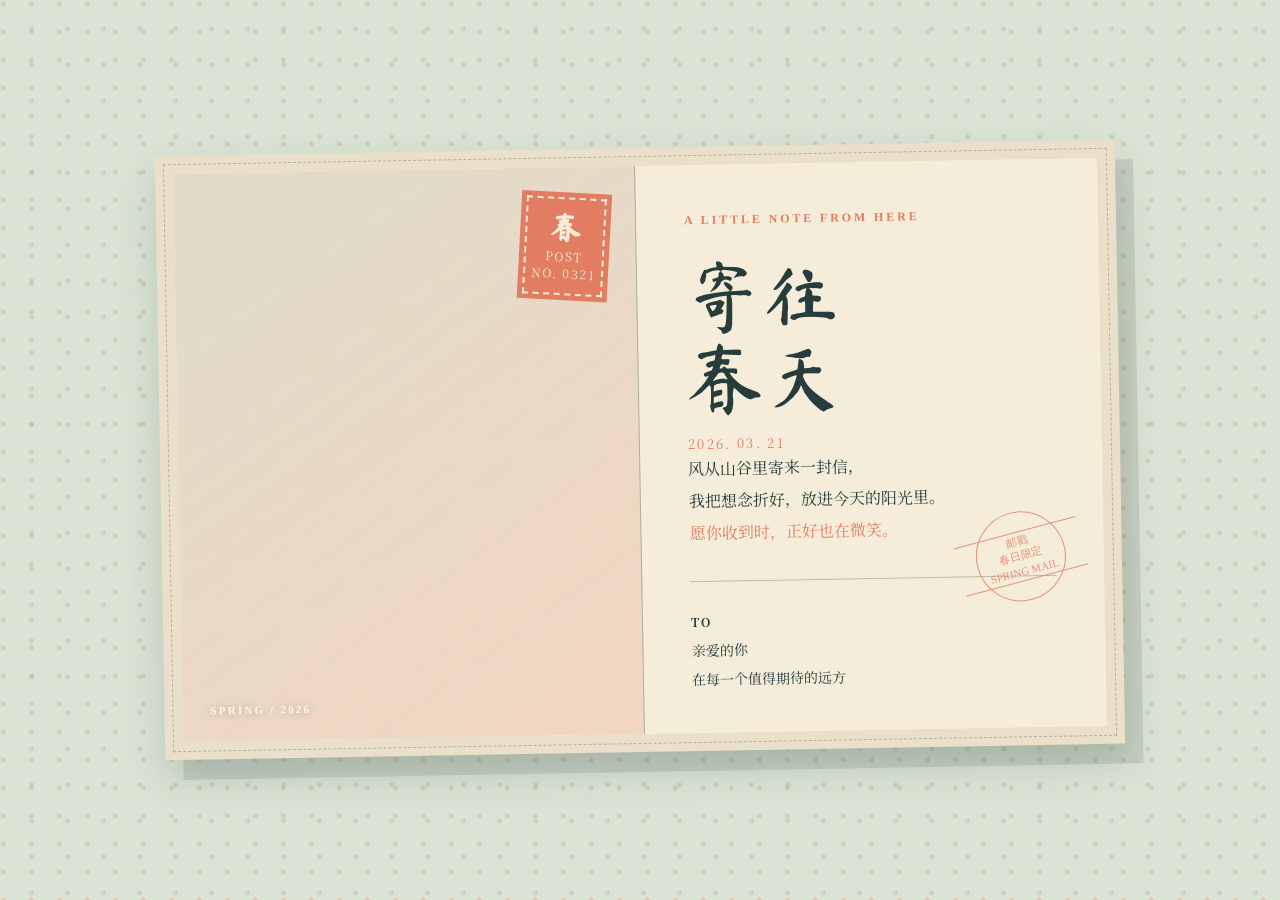
==== index.html @ b873a7fa "明信片" ====
<!DOCTYPE html>
<html lang="zh-CN">
<head>
    <meta charset="UTF-8">
    <meta name="viewport" content="width=device-width, initial-scale=1.0">
    <title>寄往春天的明信片</title>
    <style>
        @import url('https://fonts.googleapis.com/css2?family=Ma+Shan+Zheng&family=Noto+Serif+SC:wght@400;600;700;900&display=swap');

        :root {
            --ink: #263d3b;
            --paper: #f5edda;
            --coral: #e27d62;
            --sage: #9eb6a0;
            --line: rgba(38, 61, 59, 0.28);
        }

        * { box-sizing: border-box; }

        body {
            margin: 0;
            min-height: 100vh;
            display: grid;
            place-items: center;
            padding: 44px 20px;
            color: var(--ink);
            background:
                radial-gradient(circle at 12% 14%, rgba(226, 125, 98, .26) 0 2px, transparent 3px),
                radial-gradient(circle at 88% 80%, rgba(158, 182, 160, .35) 0 2px, transparent 3px),
                #dbe4d4;
            background-size: 28px 28px, 36px 36px, auto;
            font-family: 'Noto Serif SC', Georgia, serif;
        }

        .postcard {
            position: relative;
            width: min(960px, 100%);
            padding: 18px;
            background: #eadfc8;
            box-shadow: 18px 20px 0 rgba(38, 61, 59, .13), 0 18px 40px rgba(38, 61, 59, .18);
            transform: rotate(-1deg);
            animation: arrive .8s cubic-bezier(.2, .8, .2, 1) both;
        }

        .postcard::before {
            content: '';
            position: absolute;
            inset: 8px;
            border: 1px dashed rgba(38, 61, 59, .28);
            pointer-events: none;
        }

        .paper {
            position: relative;
            display: grid;
            grid-template-columns: 1fr 1fr;
            min-height: 550px;
            overflow: hidden;
            background: var(--paper);
        }

        .photo {
            position: relative;
            min-height: 550px;
            background: linear-gradient(145deg, rgba(38, 61, 59, .1), rgba(226, 125, 98, .2)),
                url('https://images.unsplash.com/photo-1500530855697-b586d89ba3ee?auto=format&fit=crop&w=1100&q=85') center / cover;
            border-right: 1px solid var(--line);
        }

        .photo::after {
            content: 'SPRING / 2026';
            position: absolute;
            left: 28px;
            bottom: 24px;
            color: #fff8e9;
            font: 600 11px/1.2 Georgia, serif;
            letter-spacing: .2em;
            text-shadow: 0 1px 8px rgba(0,0,0,.28);
        }

        .stamp {
            position: absolute;
            top: 25px;
            right: 26px;
            width: 90px;
            height: 108px;
            display: grid;
            place-items: center;
            padding: 8px;
            color: var(--paper);
            text-align: center;
            background: var(--coral);
            outline: 2px dashed var(--paper);
            outline-offset: -7px;
            transform: rotate(4deg);
            font-size: 12px;
            letter-spacing: .12em;
        }

        .stamp strong {
            display: block;
            margin-bottom: 5px;
            font-family: 'Ma Shan Zheng', cursive;
            font-size: 30px;
            letter-spacing: 0;
        }

        .message {
            position: relative;
            padding: 48px 48px 38px;
            display: flex;
            flex-direction: column;
        }

        .eyebrow {
            margin: 0 0 28px;
            color: var(--coral);
            font: 600 12px/1.2 Georgia, serif;
            letter-spacing: .24em;
        }

        h1 {
            max-width: 360px;
            margin: 0;
            font-family: 'Ma Shan Zheng', cursive;
            font-size: clamp(46px, 7vw, 76px);
            font-weight: 400;
            line-height: 1.08;
            letter-spacing: .02em;
        }

        .date {
            margin: 14px 0 0;
            color: var(--coral);
            font-size: 13px;
            letter-spacing: .18em;
        }

        .message-copy {
            margin: auto 0 32px;
            max-width: 310px;
            font-size: 16px;
            line-height: 2;
        }

        .message-copy span { color: var(--coral); }

        .address {
            padding-top: 25px;
            border-top: 1px solid var(--line);
            font-size: 14px;
            line-height: 2.1;
        }

        .address b { font-size: 12px; letter-spacing: .16em; }

        .postmark {
            position: absolute;
            right: 38px;
            bottom: 126px;
            width: 90px;
            height: 90px;
            display: grid;
            place-items: center;
            border: 1px solid var(--coral);
            border-radius: 50%;
            color: var(--coral);
            text-align: center;
            font: 11px/1.4 Georgia, serif;
            transform: rotate(-14deg);
            opacity: .82;
        }

        .postmark::before, .postmark::after {
            content: '';
            position: absolute;
            width: 126px;
            border-top: 1px solid var(--coral);
        }
        .postmark::before { top: 19px; }
        .postmark::after { bottom: 19px; }

        @keyframes arrive {
            from { opacity: 0; transform: translateY(24px) rotate(-4deg); }
            to { opacity: 1; transform: translateY(0) rotate(-1deg); }
        }

        @media (max-width: 680px) {
            body { padding: 22px 12px; }
            .postcard { padding: 11px; }
            .paper { grid-template-columns: 1fr; }
            .photo { min-height: 310px; border-right: 0; border-bottom: 1px solid var(--line); }
            .message { min-height: 455px; padding: 34px 27px 28px; }
            .stamp { top: 18px; right: 18px; transform: rotate(4deg) scale(.82); transform-origin: top right; }
            .message-copy { margin: 42px 0 25px; }
            .postmark { right: 28px; bottom: 110px; transform: rotate(-14deg) scale(.8); }
        }
    </style>
</head>
<body>
    <main class="postcard" aria-label="寄往春天的明信片">
        <div class="paper">
            <section class="photo" aria-label="春日风景照片">
                <div class="stamp"><div><strong>春</strong>POST<br>NO. 0321</div></div>
            </section>
            <section class="message">
                <p class="eyebrow">A LITTLE NOTE FROM HERE</p>
                <h1>寄往<br>春天</h1>
                <p class="date">2026. 03. 21</p>
                <p class="message-copy">风从山谷里寄来一封信，<br>我把想念折好，放进今天的阳光里。<br><span>愿你收到时，正好也在微笑。</span></p>
                <div class="address"><b>TO</b><br>亲爱的你<br>在每一个值得期待的远方</div>
                <div class="postmark">邮戳<br>春日限定<br>SPRING MAIL</div>
            </section>
        </div>
    </main>
</body>
</html>
</head>
<body>
    
</body>
</html>
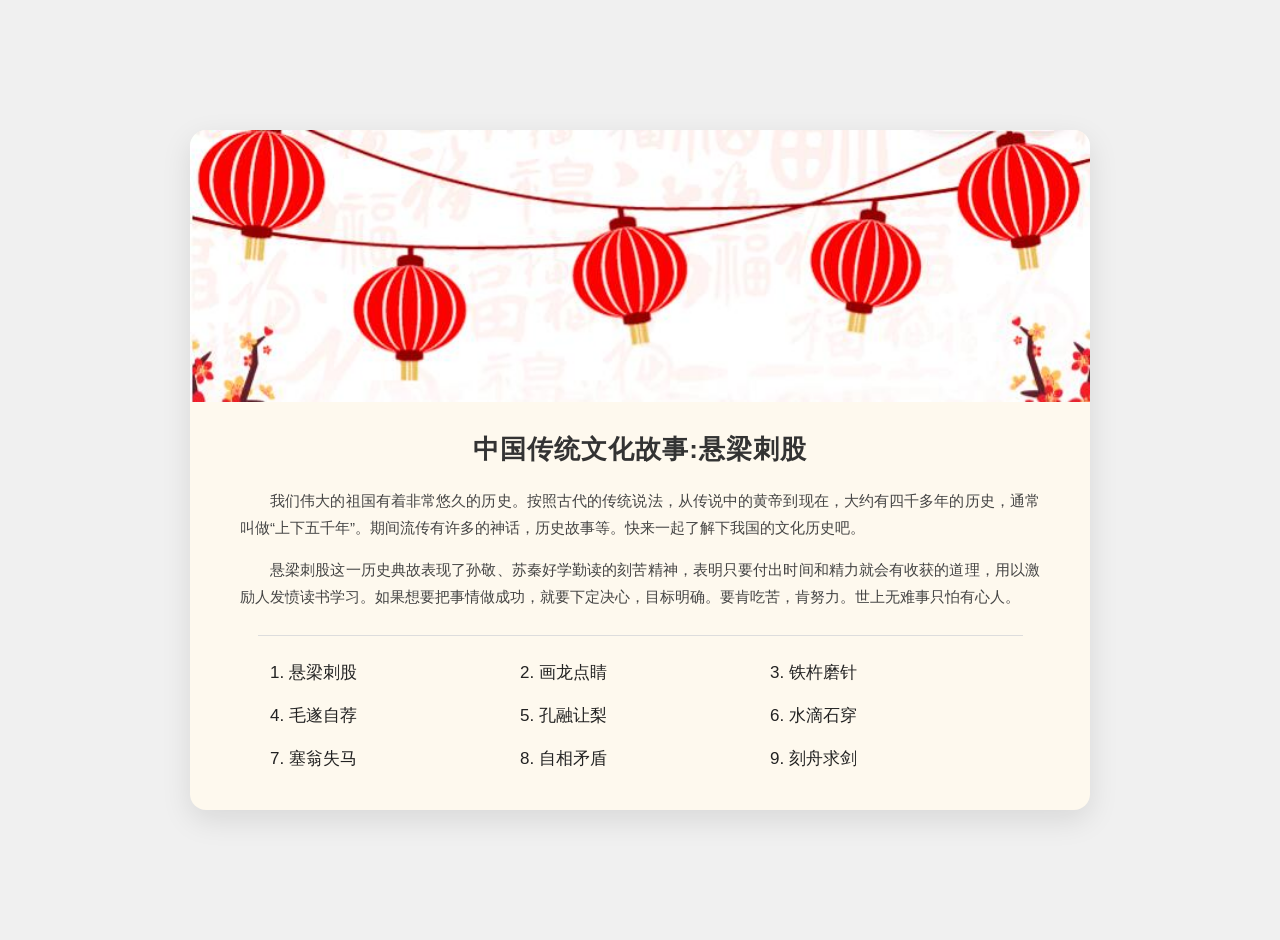
==== commit 2b598b0b: "明信片修改2" ====
--- a/index.html
+++ b/index.html
@@ -3,220 +3,36 @@
 <head>
     <meta charset="UTF-8">
     <meta name="viewport" content="width=device-width, initial-scale=1.0">
-    <title>寄往春天的明信片</title>
-    <style>
-        @import url('https://fonts.googleapis.com/css2?family=Ma+Shan+Zheng&family=Noto+Serif+SC:wght@400;600;700;900&display=swap');
-
-        :root {
-            --ink: #263d3b;
-            --paper: #f5edda;
-            --coral: #e27d62;
-            --sage: #9eb6a0;
-            --line: rgba(38, 61, 59, 0.28);
-        }
-
-        * { box-sizing: border-box; }
-
-        body {
-            margin: 0;
-            min-height: 100vh;
-            display: grid;
-            place-items: center;
-            padding: 44px 20px;
-            color: var(--ink);
-            background:
-                radial-gradient(circle at 12% 14%, rgba(226, 125, 98, .26) 0 2px, transparent 3px),
-                radial-gradient(circle at 88% 80%, rgba(158, 182, 160, .35) 0 2px, transparent 3px),
-                #dbe4d4;
-            background-size: 28px 28px, 36px 36px, auto;
-            font-family: 'Noto Serif SC', Georgia, serif;
-        }
-
-        .postcard {
-            position: relative;
-            width: min(960px, 100%);
-            padding: 18px;
-            background: #eadfc8;
-            box-shadow: 18px 20px 0 rgba(38, 61, 59, .13), 0 18px 40px rgba(38, 61, 59, .18);
-            transform: rotate(-1deg);
-            animation: arrive .8s cubic-bezier(.2, .8, .2, 1) both;
-        }
-
-        .postcard::before {
-            content: '';
-            position: absolute;
-            inset: 8px;
-            border: 1px dashed rgba(38, 61, 59, .28);
-            pointer-events: none;
-        }
-
-        .paper {
-            position: relative;
-            display: grid;
-            grid-template-columns: 1fr 1fr;
-            min-height: 550px;
-            overflow: hidden;
-            background: var(--paper);
-        }
-
-        .photo {
-            position: relative;
-            min-height: 550px;
-            background: linear-gradient(145deg, rgba(38, 61, 59, .1), rgba(226, 125, 98, .2)),
-                url('https://images.unsplash.com/photo-1500530855697-b586d89ba3ee?auto=format&fit=crop&w=1100&q=85') center / cover;
-            border-right: 1px solid var(--line);
-        }
-
-        .photo::after {
-            content: 'SPRING / 2026';
-            position: absolute;
-            left: 28px;
-            bottom: 24px;
-            color: #fff8e9;
-            font: 600 11px/1.2 Georgia, serif;
-            letter-spacing: .2em;
-            text-shadow: 0 1px 8px rgba(0,0,0,.28);
-        }
-
-        .stamp {
-            position: absolute;
-            top: 25px;
-            right: 26px;
-            width: 90px;
-            height: 108px;
-            display: grid;
-            place-items: center;
-            padding: 8px;
-            color: var(--paper);
-            text-align: center;
-            background: var(--coral);
-            outline: 2px dashed var(--paper);
-            outline-offset: -7px;
-            transform: rotate(4deg);
-            font-size: 12px;
-            letter-spacing: .12em;
-        }
-
-        .stamp strong {
-            display: block;
-            margin-bottom: 5px;
-            font-family: 'Ma Shan Zheng', cursive;
-            font-size: 30px;
-            letter-spacing: 0;
-        }
-
-        .message {
-            position: relative;
-            padding: 48px 48px 38px;
-            display: flex;
-            flex-direction: column;
-        }
-
-        .eyebrow {
-            margin: 0 0 28px;
-            color: var(--coral);
-            font: 600 12px/1.2 Georgia, serif;
-            letter-spacing: .24em;
-        }
-
-        h1 {
-            max-width: 360px;
-            margin: 0;
-            font-family: 'Ma Shan Zheng', cursive;
-            font-size: clamp(46px, 7vw, 76px);
-            font-weight: 400;
-            line-height: 1.08;
-            letter-spacing: .02em;
-        }
-
-        .date {
-            margin: 14px 0 0;
-            color: var(--coral);
-            font-size: 13px;
-            letter-spacing: .18em;
-        }
-
-        .message-copy {
-            margin: auto 0 32px;
-            max-width: 310px;
-            font-size: 16px;
-            line-height: 2;
-        }
-
-        .message-copy span { color: var(--coral); }
-
-        .address {
-            padding-top: 25px;
-            border-top: 1px solid var(--line);
-            font-size: 14px;
-            line-height: 2.1;
-        }
-
-        .address b { font-size: 12px; letter-spacing: .16em; }
-
-        .postmark {
-            position: absolute;
-            right: 38px;
-            bottom: 126px;
-            width: 90px;
-            height: 90px;
-            display: grid;
-            place-items: center;
-            border: 1px solid var(--coral);
-            border-radius: 50%;
-            color: var(--coral);
-            text-align: center;
-            font: 11px/1.4 Georgia, serif;
-            transform: rotate(-14deg);
-            opacity: .82;
-        }
-
-        .postmark::before, .postmark::after {
-            content: '';
-            position: absolute;
-            width: 126px;
-            border-top: 1px solid var(--coral);
-        }
-        .postmark::before { top: 19px; }
-        .postmark::after { bottom: 19px; }
-
-        @keyframes arrive {
-            from { opacity: 0; transform: translateY(24px) rotate(-4deg); }
-            to { opacity: 1; transform: translateY(0) rotate(-1deg); }
-        }
-
-        @media (max-width: 680px) {
-            body { padding: 22px 12px; }
-            .postcard { padding: 11px; }
-            .paper { grid-template-columns: 1fr; }
-            .photo { min-height: 310px; border-right: 0; border-bottom: 1px solid var(--line); }
-            .message { min-height: 455px; padding: 34px 27px 28px; }
-            .stamp { top: 18px; right: 18px; transform: rotate(4deg) scale(.82); transform-origin: top right; }
-            .message-copy { margin: 42px 0 25px; }
-            .postmark { right: 28px; bottom: 110px; transform: rotate(-14deg) scale(.8); }
-        }
-    </style>
+    <title>中国传统文化故事：悬梁刺股</title>
+    <!-- 引入外部的 css 文件 -->
+    <link rel="stylesheet" href="1.css">
 </head>
 <body>
-    <main class="postcard" aria-label="寄往春天的明信片">
-        <div class="paper">
-            <section class="photo" aria-label="春日风景照片">
-                <div class="stamp"><div><strong>春</strong>POST<br>NO. 0321</div></div>
-            </section>
-            <section class="message">
-                <p class="eyebrow">A LITTLE NOTE FROM HERE</p>
-                <h1>寄往<br>春天</h1>
-                <p class="date">2026. 03. 21</p>
-                <p class="message-copy">风从山谷里寄来一封信，<br>我把想念折好，放进今天的阳光里。<br><span>愿你收到时，正好也在微笑。</span></p>
-                <div class="address"><b>TO</b><br>亲爱的你<br>在每一个值得期待的远方</div>
-                <div class="postmark">邮戳<br>春日限定<br>SPRING MAIL</div>
-            </section>
+
+    <div class="slide-container">
+        <img src="2.jpg" alt="灯笼" class="banner-img">
+
+        <h1>中国传统文化故事:悬梁刺股</h1>
+
+        <div class="content-text">
+            <p>我们伟大的祖国有着非常悠久的历史。按照古代的传统说法，从传说中的黄帝到现在，大约有四千多年的历史，通常叫做“上下五千年”。期间流传有许多的神话，历史故事等。快来一起了解下我国的文化历史吧。</p >
+            <p>悬梁刺股这一历史典故表现了孙敬、苏秦好学勤读的刻苦精神，表明只要付出时间和精力就会有收获的道理，用以激励人发愤读书学习。如果想要把事情做成功，就要下定决心，目标明确。要肯吃苦，肯努力。世上无难事只怕有心人。</p >
         </div>
-    </main>
-</body>
-</html>
-</head>
-<body>
-    
+
+        <hr class="divider">
+
+        <div class="idiom-grid">
+            <div>1. 悬梁刺股</div>
+            <div>2. 画龙点睛</div>
+            <div>3. 铁杵磨针</div>
+            <div>4. 毛遂自荐</div>
+            <div>5. 孔融让梨</div>
+            <div>6. 水滴石穿</div>
+            <div>7. 塞翁失马</div>
+            <div>8. 自相矛盾</div>
+            <div>9. 刻舟求剑</div>
+        </div>
+    </div>
+
 </body>
 </html>
--- a/1.css
+++ b/1.css
@@ -0,0 +1,68 @@
+body {
+    background-color: #f0f0f0;
+    font-family: "Microsoft YaHei", sans-serif;
+    display: flex;
+    justify-content: center;
+    align-items: center;
+    min-height: 100vh;
+    margin: 0;
+    padding: 20px;
+}
+
+.slide-container {
+    width: 900px;
+    background-color: #FEF9EE;
+    border-radius: 16px;
+    box-shadow: 0 10px 30px rgba(0, 0, 0, 0.1);
+    overflow: hidden;
+    padding-bottom: 40px;
+}
+
+/* 注意：这里改成了img标签的样式 */
+.banner-img {
+    width: 100%;
+    height: auto;
+    display: block;
+}
+
+h1 {
+    text-align: center;
+    font-size: 26px;
+    color: #333;
+    margin: 30px 0 20px 0;
+    letter-spacing: 1px;
+}
+
+.content-text {
+    padding: 0 50px;
+    color: #444;
+    font-size: 15px;
+    line-height: 1.8;
+    text-align: justify;
+}
+
+.content-text p {
+    text-indent: 2em;
+    margin-bottom: 10px;
+}
+
+.divider {
+    border: none;
+    border-top: 1px solid #ddd;
+    margin: 25px auto;
+    width: 85%;
+}
+
+.idiom-grid {
+    display: grid;
+    grid-template-columns: repeat(3, 1fr);
+    gap: 20px 10px;
+    padding: 0 80px;
+    color: #222;
+    font-size: 17px;
+    font-weight: 500;
+}
+
+.idiom-grid div {
+    text-align: left;
+}
